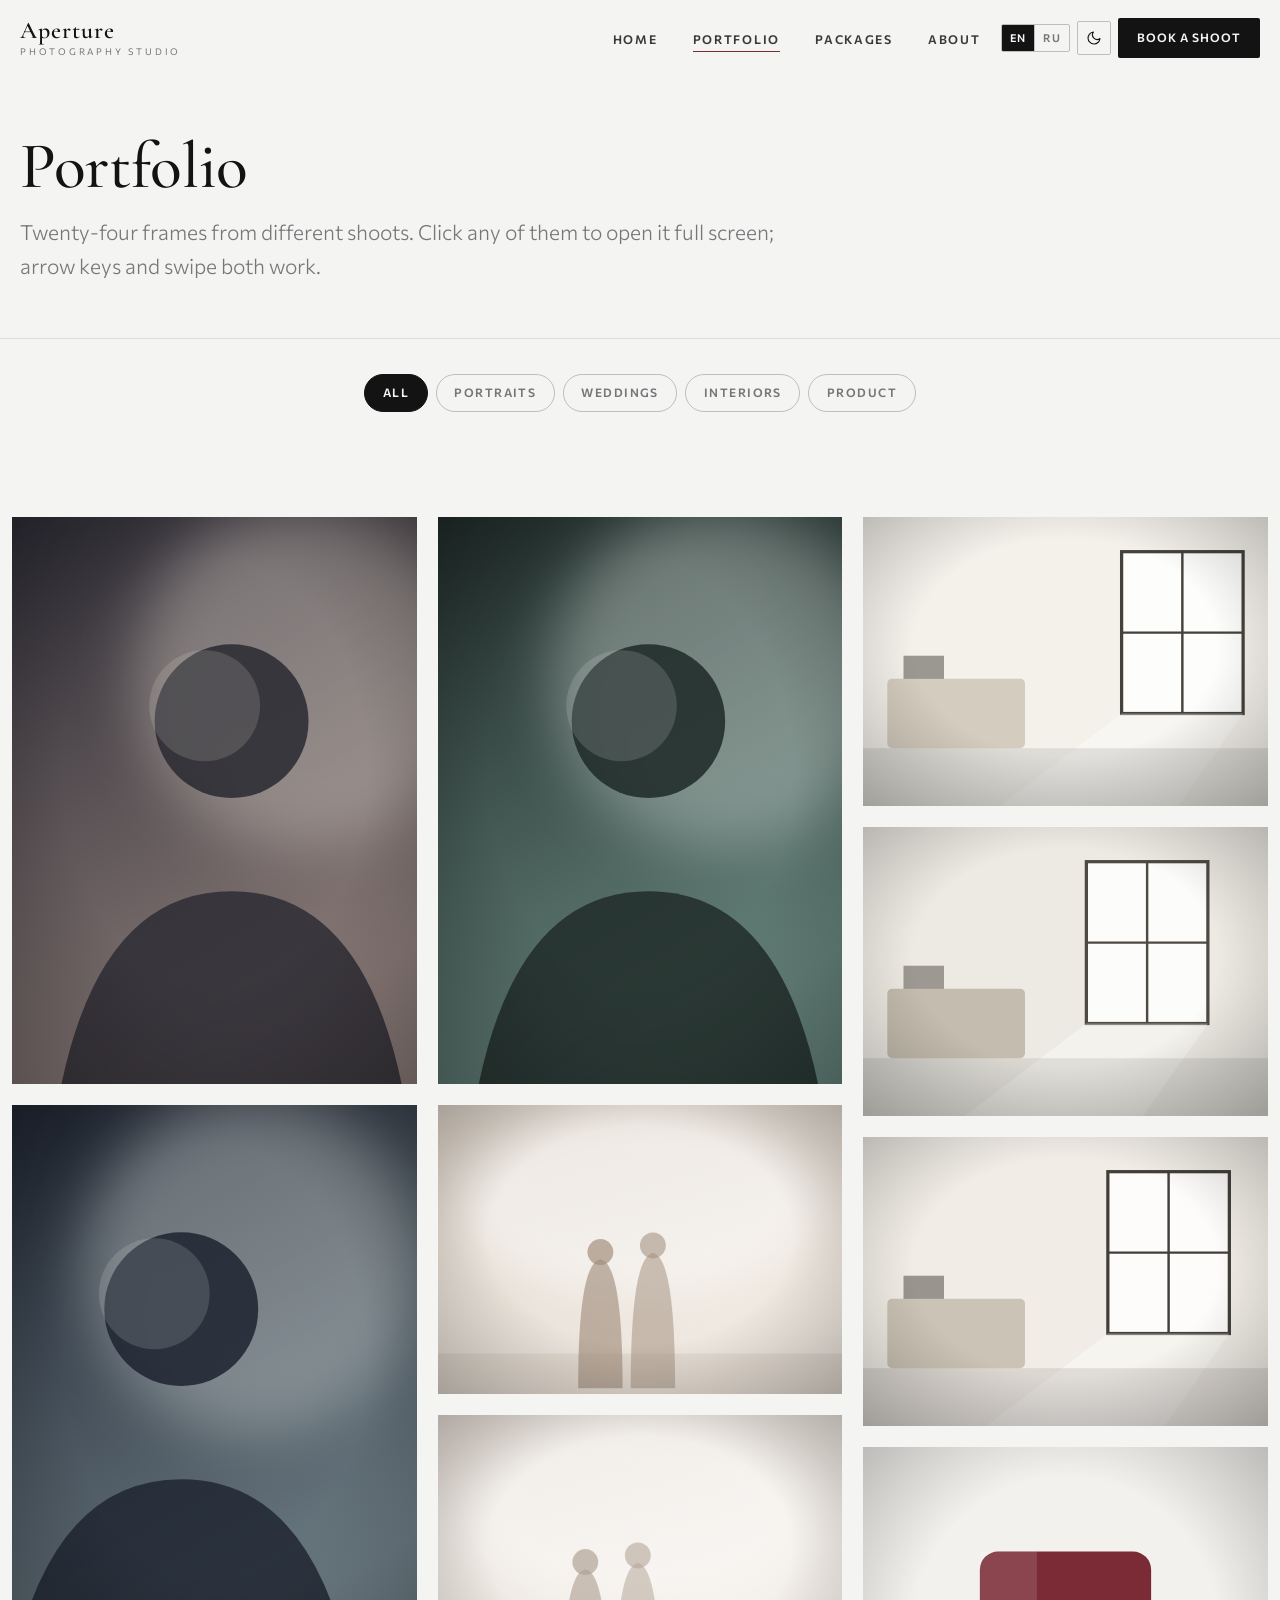
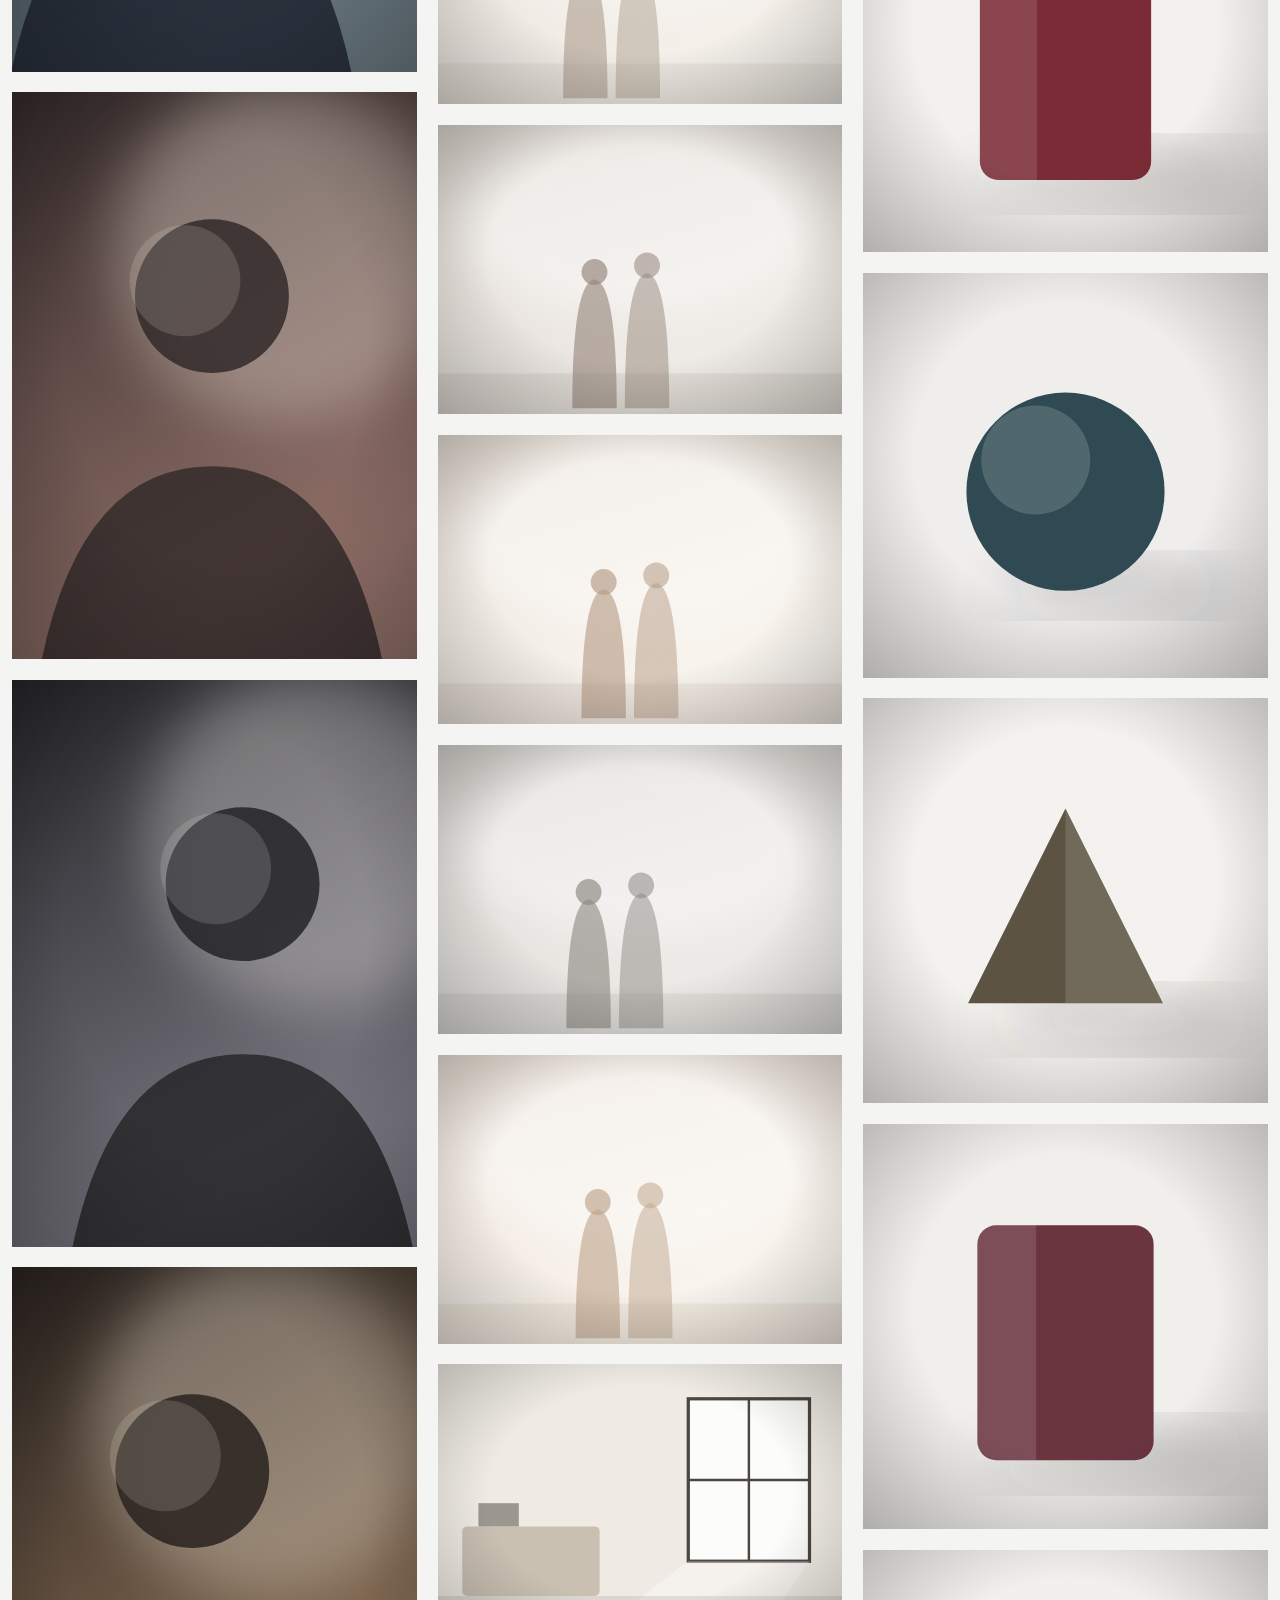
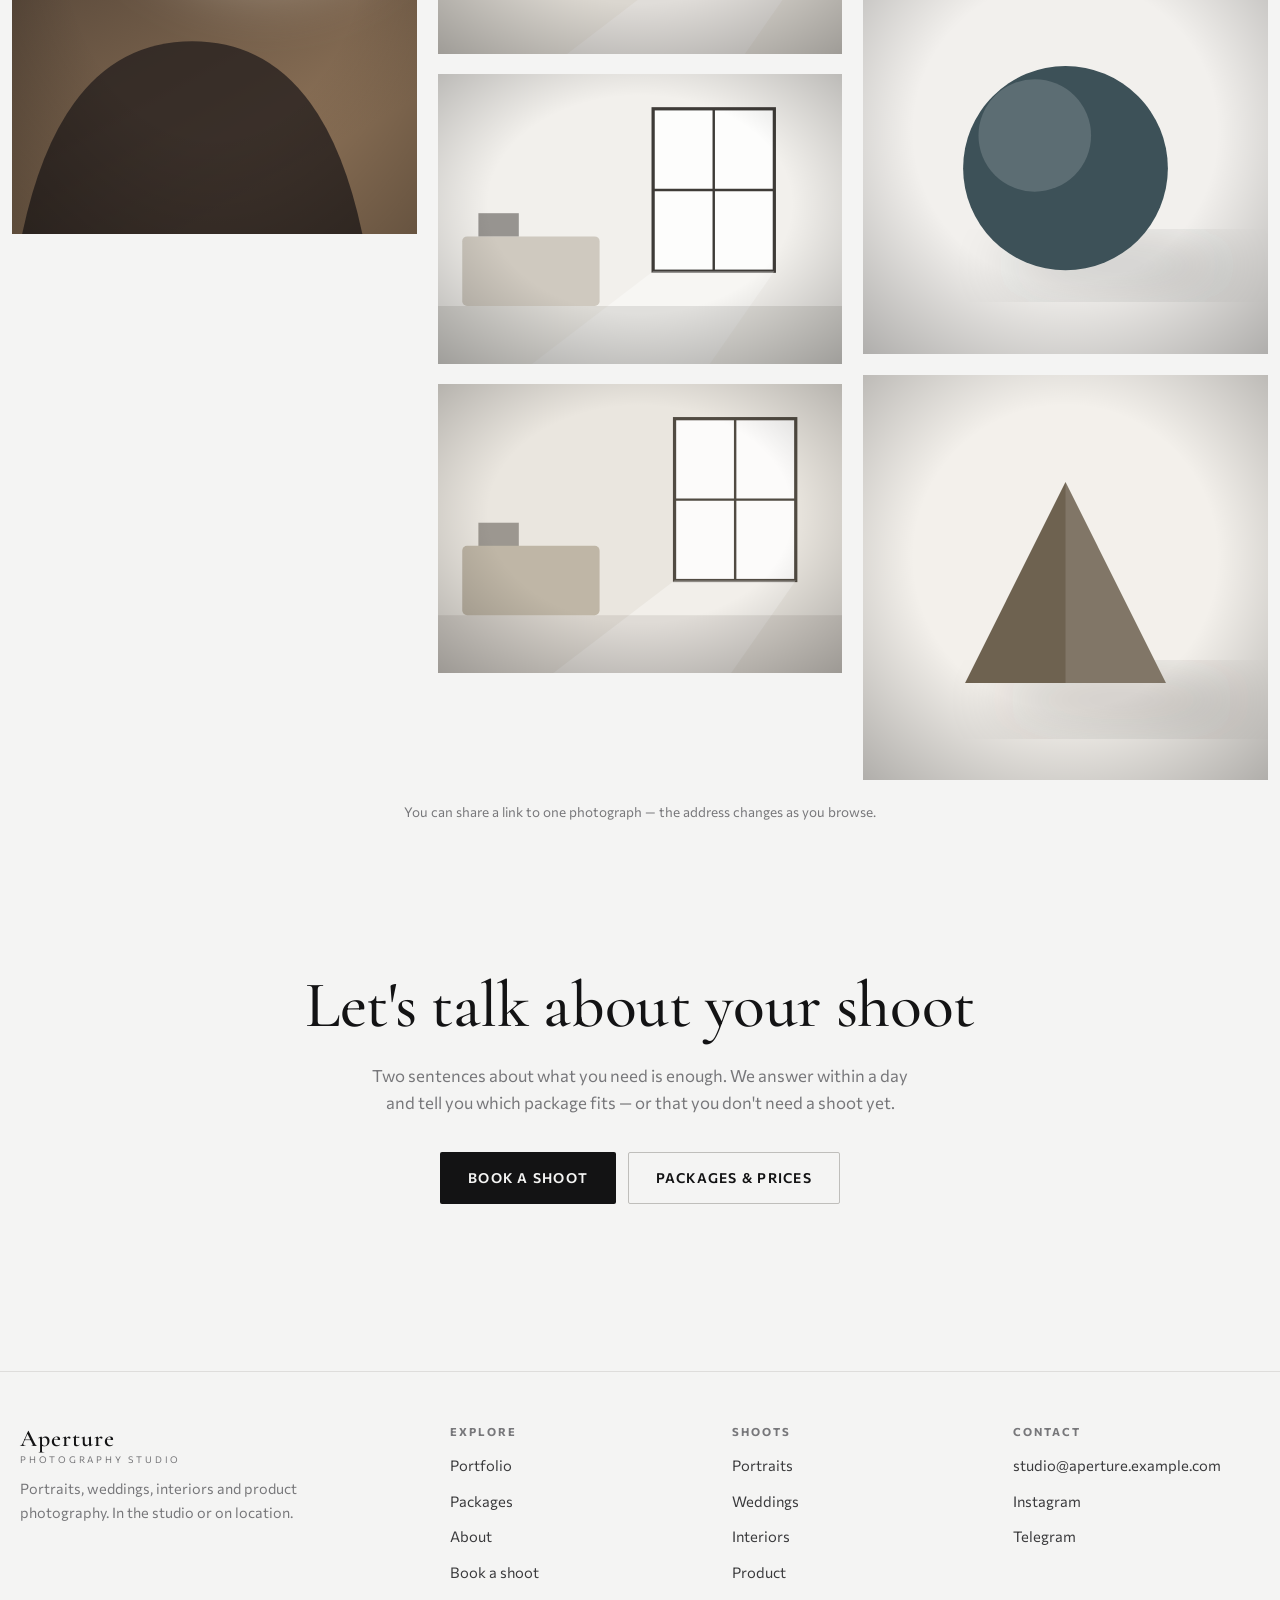
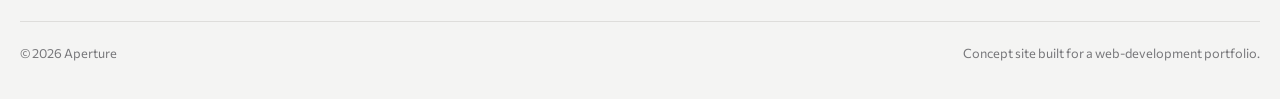
==== portfolio.html @ d3c2bd7c "Site files, README and preview" ====
<!DOCTYPE html>
<html lang="en">
<head>
<meta charset="utf-8">
<meta name="viewport" content="width=device-width, initial-scale=1">
<title data-i18n="pf.metaTitle">Portfolio — Aperture</title>
<meta name="description" data-i18n-attr="content:pf.metaDesc" content="Photography portfolio: portraits, weddings, interiors and product work, with a full-screen viewer and keyboard navigation.">
<meta name="theme-color" content="#F4F4F3" media="(prefers-color-scheme: light)">
<meta name="theme-color" content="#131314" media="(prefers-color-scheme: dark)">
<meta property="og:type" content="website">
<meta property="og:title" content="Portfolio — Aperture">
<meta property="og:description" content="Photography portfolio: portraits, weddings, interiors and product work, with a full-screen viewer and keyboard navigation.">
<link rel="canonical" href="https://dmitrii-mazurkevich.github.io/photo-studio-website/portfolio.html">
<link rel="alternate" hreflang="en" href="https://dmitrii-mazurkevich.github.io/photo-studio-website/portfolio.html?lang=en">
<link rel="alternate" hreflang="ru" href="https://dmitrii-mazurkevich.github.io/photo-studio-website/portfolio.html?lang=ru">
<link rel="icon" href="data:image/svg+xml,%3Csvg xmlns='http://www.w3.org/2000/svg' viewBox='0 0 100 100'%3E%3Crect width='100' height='100' fill='%23131314'/%3E%3Ccircle cx='50' cy='50' r='27' fill='none' stroke='%23F4F4F3' stroke-width='6'/%3E%3Ccircle cx='50' cy='50' r='9' fill='%237A2B36'/%3E%3C/svg%3E">
<link rel="preconnect" href="https://fonts.googleapis.com">
<link rel="preconnect" href="https://fonts.gstatic.com" crossorigin>
<link rel="stylesheet" href="https://fonts.googleapis.com/css2?family=Cormorant+Garamond:ital,wght@0,400;0,500;0,600;1,400&family=Commissioner:wght@300;400;600;700&display=swap">
<link rel="stylesheet" href="assets/css/main.css">
<script>
(function () {
  var d = document.documentElement, langs = ['en', 'ru'], lang = null;
  var p = location.search.match(/[?&]lang=([a-z]{2})/i);
  if (p && langs.indexOf(p[1].toLowerCase()) > -1) lang = p[1].toLowerCase();
  if (!lang) { try { var s = localStorage.getItem('ap-lang'); if (langs.indexOf(s) > -1) lang = s; } catch (e) {} }
  if (!lang) { lang = /^ru/i.test(navigator.language || '') ? 'ru' : 'en'; }
  d.setAttribute('data-lang', lang);
  if (lang !== 'en') { d.className += ' i18n-pending'; setTimeout(function () { d.classList.remove('i18n-pending'); }, 1200); }
  try { var t = localStorage.getItem('ap-theme'); if (t) d.setAttribute('data-theme', t); } catch (e) {}
})();
</script>
</head>

<body>
<a class="skip-link" href="#main" data-i18n="nav.skip">Skip to content</a>

<header class="site-header">
  <div class="container">
    <nav class="nav" aria-label="Main">
      <a class="logo" href="index.html">
        <span class="logo__name">Aperture</span>
        <span class="logo__sub" data-i18n="logo.sub">Photography studio</span>
      </a>

      <ul class="nav__list">
        <li><a href="index.html" data-i18n="nav.home">Home</a></li>
        <li><a href="portfolio.html" aria-current="page" data-i18n="nav.portfolio">Portfolio</a></li>
        <li><a href="pricing.html" data-i18n="nav.pricing">Packages</a></li>
        <li><a href="index.html#about" data-i18n="nav.about">About</a></li>
      </ul>

      <div class="nav__actions">
        <div class="lang" role="group" aria-label="Language">
          <button type="button" data-lang="en" aria-pressed="true">EN</button>
          <button type="button" data-lang="ru" aria-pressed="false">RU</button>
        </div>
        <button class="icon-btn theme-toggle" type="button" data-i18n-attr="aria-label:nav.theme" aria-label="Switch colour theme">
          <svg class="icon-moon" viewBox="0 0 24 24" fill="none" stroke="currentColor" stroke-width="1.7" stroke-linecap="round" stroke-linejoin="round" aria-hidden="true"><path d="M21 12.8A9 9 0 1 1 11.2 3a7 7 0 0 0 9.8 9.8z"/></svg>
          <svg class="icon-sun" viewBox="0 0 24 24" fill="none" stroke="currentColor" stroke-width="1.7" stroke-linecap="round" stroke-linejoin="round" aria-hidden="true"><circle cx="12" cy="12" r="4"/><path d="M12 2v2M12 20v2M4.9 4.9l1.4 1.4M17.7 17.7l1.4 1.4M2 12h2M20 12h2M4.9 19.1l1.4-1.4M17.7 6.3l1.4-1.4"/></svg>
        </button>
        <button class="icon-btn nav-toggle" type="button" aria-expanded="false" aria-controls="mobile-menu" data-i18n-attr="aria-label:nav.menu" aria-label="Open menu">
          <svg viewBox="0 0 24 24" fill="none" stroke="currentColor" stroke-width="1.7" stroke-linecap="round" aria-hidden="true"><path d="M4 7h16M4 12h16M4 17h16"/></svg>
        </button>
        <a class="btn btn--sm nav__cta" href="pricing.html#enquiry" data-i18n="nav.book">Book a shoot</a>
      </div>
    </nav>
  </div>
</header>

<div class="mobile-menu" id="mobile-menu">
  <a href="index.html" data-i18n="nav.home">Home</a>
  <a href="portfolio.html" data-i18n="nav.portfolio">Portfolio</a>
  <a href="pricing.html" data-i18n="nav.pricing">Packages</a>
  <a href="index.html#about" data-i18n="nav.about">About</a>
  <a class="btn" href="pricing.html#enquiry" data-i18n="nav.book">Book a shoot</a>
</div>

<main id="main">

  <section class="page-head">
    <div class="container">
      <h1 class="page-head__title" data-i18n="pf.title">Portfolio</h1>
      <p class="page-head__lede" data-i18n="pf.lede">
        Twenty-four frames from different shoots. Click any of them to open it full screen;
        arrow keys and swipe both work.
      </p>
    </div>
  </section>

  <section class="section--tight">
    <div class="container">
      <div class="filters" role="group" aria-label="Filter by category">
        <button type="button" data-filter="all" aria-pressed="true" data-i18n="pf.all">All</button>
        <button type="button" data-filter="portraits" aria-pressed="false" data-i18n="pf.portraits">Portraits</button>
        <button type="button" data-filter="weddings" aria-pressed="false" data-i18n="pf.weddings">Weddings</button>
        <button type="button" data-filter="interiors" aria-pressed="false" data-i18n="pf.interiors">Interiors</button>
        <button type="button" data-filter="product" aria-pressed="false" data-i18n="pf.product">Product</button>
      </div>
    </div>
  </section>

  <section class="section--tight">
    <div class="container--wide">
      <div class="gallery">
        <button class="shot" type="button"
          data-id="portrait-01" data-category="portraits"
          data-full="assets/img/gallery/portrait-01.svg" data-w="1000" data-h="1400"
          data-title="Studio portrait" data-meta="85mm · f/1.4 · studio strobe"
          data-i18n-attr="data-title:cap.portrait-01t|data-meta:cap.portrait-01m">
          <img src="assets/img/gallery/portrait-01.svg" width="1000" height="1400"
               fetchpriority="high" decoding="async"
               alt="Studio portrait" data-i18n-attr="alt:cap.portrait-01t">
          <span class="shot__cap"><b data-i18n="cap.portrait-01t">Studio portrait</b></span>
        </button>
        <button class="shot" type="button"
          data-id="portrait-02" data-category="portraits"
          data-full="assets/img/gallery/portrait-02.svg" data-w="1000" data-h="1400"
          data-title="Available light" data-meta="50mm · f/2 · window only"
          data-i18n-attr="data-title:cap.portrait-02t|data-meta:cap.portrait-02m">
          <img src="assets/img/gallery/portrait-02.svg" width="1000" height="1400"
               fetchpriority="high" decoding="async"
               alt="Available light" data-i18n-attr="alt:cap.portrait-02t">
          <span class="shot__cap"><b data-i18n="cap.portrait-02t">Available light</b></span>
        </button>
        <button class="shot" type="button"
          data-id="portrait-03" data-category="portraits"
          data-full="assets/img/gallery/portrait-03.svg" data-w="1000" data-h="1400"
          data-title="Editorial headshot" data-meta="85mm · f/2.8 · two lights"
          data-i18n-attr="data-title:cap.portrait-03t|data-meta:cap.portrait-03m">
          <img src="assets/img/gallery/portrait-03.svg" width="1000" height="1400"
               loading="lazy" decoding="async"
               alt="Editorial headshot" data-i18n-attr="alt:cap.portrait-03t">
          <span class="shot__cap"><b data-i18n="cap.portrait-03t">Editorial headshot</b></span>
        </button>
        <button class="shot" type="button"
          data-id="portrait-04" data-category="portraits"
          data-full="assets/img/gallery/portrait-04.svg" data-w="1000" data-h="1400"
          data-title="Window light" data-meta="35mm · f/1.8 · no flash"
          data-i18n-attr="data-title:cap.portrait-04t|data-meta:cap.portrait-04m">
          <img src="assets/img/gallery/portrait-04.svg" width="1000" height="1400"
               loading="lazy" decoding="async"
               alt="Window light" data-i18n-attr="alt:cap.portrait-04t">
          <span class="shot__cap"><b data-i18n="cap.portrait-04t">Window light</b></span>
        </button>
        <button class="shot" type="button"
          data-id="portrait-05" data-category="portraits"
          data-full="assets/img/gallery/portrait-05.svg" data-w="1000" data-h="1400"
          data-title="Character study" data-meta="105mm · f/2.5 · single source"
          data-i18n-attr="data-title:cap.portrait-05t|data-meta:cap.portrait-05m">
          <img src="assets/img/gallery/portrait-05.svg" width="1000" height="1400"
               loading="lazy" decoding="async"
               alt="Character study" data-i18n-attr="alt:cap.portrait-05t">
          <span class="shot__cap"><b data-i18n="cap.portrait-05t">Character study</b></span>
        </button>
        <button class="shot" type="button"
          data-id="portrait-06" data-category="portraits"
          data-full="assets/img/gallery/portrait-06.svg" data-w="1000" data-h="1400"
          data-title="Business portrait" data-meta="85mm · f/4 · for a company site"
          data-i18n-attr="data-title:cap.portrait-06t|data-meta:cap.portrait-06m">
          <img src="assets/img/gallery/portrait-06.svg" width="1000" height="1400"
               loading="lazy" decoding="async"
               alt="Business portrait" data-i18n-attr="alt:cap.portrait-06t">
          <span class="shot__cap"><b data-i18n="cap.portrait-06t">Business portrait</b></span>
        </button>
        <button class="shot" type="button"
          data-id="wedding-01" data-category="weddings"
          data-full="assets/img/gallery/wedding-01.svg" data-w="1400" data-h="1000"
          data-title="First look" data-meta="35mm · f/1.8 · morning"
          data-i18n-attr="data-title:cap.wedding-01t|data-meta:cap.wedding-01m">
          <img src="assets/img/gallery/wedding-01.svg" width="1400" height="1000"
               loading="lazy" decoding="async"
               alt="First look" data-i18n-attr="alt:cap.wedding-01t">
          <span class="shot__cap"><b data-i18n="cap.wedding-01t">First look</b></span>
        </button>
        <button class="shot" type="button"
          data-id="wedding-02" data-category="weddings"
          data-full="assets/img/gallery/wedding-02.svg" data-w="1400" data-h="1000"
          data-title="Ceremony" data-meta="70–200mm · available light"
          data-i18n-attr="data-title:cap.wedding-02t|data-meta:cap.wedding-02m">
          <img src="assets/img/gallery/wedding-02.svg" width="1400" height="1000"
               loading="lazy" decoding="async"
               alt="Ceremony" data-i18n-attr="alt:cap.wedding-02t">
          <span class="shot__cap"><b data-i18n="cap.wedding-02t">Ceremony</b></span>
        </button>
        <button class="shot" type="button"
          data-id="wedding-03" data-category="weddings"
          data-full="assets/img/gallery/wedding-03.svg" data-w="1400" data-h="1000"
          data-title="Golden hour" data-meta="85mm · f/1.6 · sunset"
          data-i18n-attr="data-title:cap.wedding-03t|data-meta:cap.wedding-03m">
          <img src="assets/img/gallery/wedding-03.svg" width="1400" height="1000"
               loading="lazy" decoding="async"
               alt="Golden hour" data-i18n-attr="alt:cap.wedding-03t">
          <span class="shot__cap"><b data-i18n="cap.wedding-03t">Golden hour</b></span>
        </button>
        <button class="shot" type="button"
          data-id="wedding-04" data-category="weddings"
          data-full="assets/img/gallery/wedding-04.svg" data-w="1400" data-h="1000"
          data-title="The details" data-meta="100mm macro · f/4"
          data-i18n-attr="data-title:cap.wedding-04t|data-meta:cap.wedding-04m">
          <img src="assets/img/gallery/wedding-04.svg" width="1400" height="1000"
               loading="lazy" decoding="async"
               alt="The details" data-i18n-attr="alt:cap.wedding-04t">
          <span class="shot__cap"><b data-i18n="cap.wedding-04t">The details</b></span>
        </button>
        <button class="shot" type="button"
          data-id="wedding-05" data-category="weddings"
          data-full="assets/img/gallery/wedding-05.svg" data-w="1400" data-h="1000"
          data-title="Reception" data-meta="24mm · f/2.8 · on-camera light"
          data-i18n-attr="data-title:cap.wedding-05t|data-meta:cap.wedding-05m">
          <img src="assets/img/gallery/wedding-05.svg" width="1400" height="1000"
               loading="lazy" decoding="async"
               alt="Reception" data-i18n-attr="alt:cap.wedding-05t">
          <span class="shot__cap"><b data-i18n="cap.wedding-05t">Reception</b></span>
        </button>
        <button class="shot" type="button"
          data-id="wedding-06" data-category="weddings"
          data-full="assets/img/gallery/wedding-06.svg" data-w="1400" data-h="1000"
          data-title="Quiet moment" data-meta="50mm · f/1.4 · available light"
          data-i18n-attr="data-title:cap.wedding-06t|data-meta:cap.wedding-06m">
          <img src="assets/img/gallery/wedding-06.svg" width="1400" height="1000"
               loading="lazy" decoding="async"
               alt="Quiet moment" data-i18n-attr="alt:cap.wedding-06t">
          <span class="shot__cap"><b data-i18n="cap.wedding-06t">Quiet moment</b></span>
        </button>
        <button class="shot" type="button"
          data-id="interior-01" data-category="interiors"
          data-full="assets/img/gallery/interior-01.svg" data-w="1400" data-h="1000"
          data-title="Morning room" data-meta="17mm · tripod · exposure blend"
          data-i18n-attr="data-title:cap.interior-01t|data-meta:cap.interior-01m">
          <img src="assets/img/gallery/interior-01.svg" width="1400" height="1000"
               loading="lazy" decoding="async"
               alt="Morning room" data-i18n-attr="alt:cap.interior-01t">
          <span class="shot__cap"><b data-i18n="cap.interior-01t">Morning room</b></span>
        </button>
        <button class="shot" type="button"
          data-id="interior-02" data-category="interiors"
          data-full="assets/img/gallery/interior-02.svg" data-w="1400" data-h="1000"
          data-title="Restaurant floor" data-meta="24mm · f/8 · mixed light"
          data-i18n-attr="data-title:cap.interior-02t|data-meta:cap.interior-02m">
          <img src="assets/img/gallery/interior-02.svg" width="1400" height="1000"
               loading="lazy" decoding="async"
               alt="Restaurant floor" data-i18n-attr="alt:cap.interior-02t">
          <span class="shot__cap"><b data-i18n="cap.interior-02t">Restaurant floor</b></span>
        </button>
        <button class="shot" type="button"
          data-id="interior-03" data-category="interiors"
          data-full="assets/img/gallery/interior-03.svg" data-w="1400" data-h="1000"
          data-title="Hotel suite" data-meta="20mm · f/9 · tripod"
          data-i18n-attr="data-title:cap.interior-03t|data-meta:cap.interior-03m">
          <img src="assets/img/gallery/interior-03.svg" width="1400" height="1000"
               loading="lazy" decoding="async"
               alt="Hotel suite" data-i18n-attr="alt:cap.interior-03t">
          <span class="shot__cap"><b data-i18n="cap.interior-03t">Hotel suite</b></span>
        </button>
        <button class="shot" type="button"
          data-id="interior-04" data-category="interiors"
          data-full="assets/img/gallery/interior-04.svg" data-w="1400" data-h="1000"
          data-title="Studio space" data-meta="17mm · f/8"
          data-i18n-attr="data-title:cap.interior-04t|data-meta:cap.interior-04m">
          <img src="assets/img/gallery/interior-04.svg" width="1400" height="1000"
               loading="lazy" decoding="async"
               alt="Studio space" data-i18n-attr="alt:cap.interior-04t">
          <span class="shot__cap"><b data-i18n="cap.interior-04t">Studio space</b></span>
        </button>
        <button class="shot" type="button"
          data-id="interior-05" data-category="interiors"
          data-full="assets/img/gallery/interior-05.svg" data-w="1400" data-h="1000"
          data-title="Retail interior" data-meta="24mm · f/7.1 · evening"
          data-i18n-attr="data-title:cap.interior-05t|data-meta:cap.interior-05m">
          <img src="assets/img/gallery/interior-05.svg" width="1400" height="1000"
               loading="lazy" decoding="async"
               alt="Retail interior" data-i18n-attr="alt:cap.interior-05t">
          <span class="shot__cap"><b data-i18n="cap.interior-05t">Retail interior</b></span>
        </button>
        <button class="shot" type="button"
          data-id="interior-06" data-category="interiors"
          data-full="assets/img/gallery/interior-06.svg" data-w="1400" data-h="1000"
          data-title="Reading corner" data-meta="35mm · f/4 · daylight"
          data-i18n-attr="data-title:cap.interior-06t|data-meta:cap.interior-06m">
          <img src="assets/img/gallery/interior-06.svg" width="1400" height="1000"
               loading="lazy" decoding="async"
               alt="Reading corner" data-i18n-attr="alt:cap.interior-06t">
          <span class="shot__cap"><b data-i18n="cap.interior-06t">Reading corner</b></span>
        </button>
        <button class="shot" type="button"
          data-id="product-01" data-category="product"
          data-full="assets/img/gallery/product-01.svg" data-w="1200" data-h="1200"
          data-title="Ceramics" data-meta="100mm macro · softbox"
          data-i18n-attr="data-title:cap.product-01t|data-meta:cap.product-01m">
          <img src="assets/img/gallery/product-01.svg" width="1200" height="1200"
               loading="lazy" decoding="async"
               alt="Ceramics" data-i18n-attr="alt:cap.product-01t">
          <span class="shot__cap"><b data-i18n="cap.product-01t">Ceramics</b></span>
        </button>
        <button class="shot" type="button"
          data-id="product-02" data-category="product"
          data-full="assets/img/gallery/product-02.svg" data-w="1200" data-h="1200"
          data-title="Glassware" data-meta="100mm · backlit"
          data-i18n-attr="data-title:cap.product-02t|data-meta:cap.product-02m">
          <img src="assets/img/gallery/product-02.svg" width="1200" height="1200"
               loading="lazy" decoding="async"
               alt="Glassware" data-i18n-attr="alt:cap.product-02t">
          <span class="shot__cap"><b data-i18n="cap.product-02t">Glassware</b></span>
        </button>
        <button class="shot" type="button"
          data-id="product-03" data-category="product"
          data-full="assets/img/gallery/product-03.svg" data-w="1200" data-h="1200"
          data-title="Packaging" data-meta="90mm · f/11 · focus stack"
          data-i18n-attr="data-title:cap.product-03t|data-meta:cap.product-03m">
          <img src="assets/img/gallery/product-03.svg" width="1200" height="1200"
               loading="lazy" decoding="async"
               alt="Packaging" data-i18n-attr="alt:cap.product-03t">
          <span class="shot__cap"><b data-i18n="cap.product-03t">Packaging</b></span>
        </button>
        <button class="shot" type="button"
          data-id="product-04" data-category="product"
          data-full="assets/img/gallery/product-04.svg" data-w="1200" data-h="1200"
          data-title="Leather goods" data-meta="100mm · side light"
          data-i18n-attr="data-title:cap.product-04t|data-meta:cap.product-04m">
          <img src="assets/img/gallery/product-04.svg" width="1200" height="1200"
               loading="lazy" decoding="async"
               alt="Leather goods" data-i18n-attr="alt:cap.product-04t">
          <span class="shot__cap"><b data-i18n="cap.product-04t">Leather goods</b></span>
        </button>
        <button class="shot" type="button"
          data-id="product-05" data-category="product"
          data-full="assets/img/gallery/product-05.svg" data-w="1200" data-h="1200"
          data-title="Small objects" data-meta="100mm macro · f/16"
          data-i18n-attr="data-title:cap.product-05t|data-meta:cap.product-05m">
          <img src="assets/img/gallery/product-05.svg" width="1200" height="1200"
               loading="lazy" decoding="async"
               alt="Small objects" data-i18n-attr="alt:cap.product-05t">
          <span class="shot__cap"><b data-i18n="cap.product-05t">Small objects</b></span>
        </button>
        <button class="shot" type="button"
          data-id="product-06" data-category="product"
          data-full="assets/img/gallery/product-06.svg" data-w="1200" data-h="1200"
          data-title="Editorial still life" data-meta="85mm · f/5.6 · hard light"
          data-i18n-attr="data-title:cap.product-06t|data-meta:cap.product-06m">
          <img src="assets/img/gallery/product-06.svg" width="1200" height="1200"
               loading="lazy" decoding="async"
               alt="Editorial still life" data-i18n-attr="alt:cap.product-06t">
          <span class="shot__cap"><b data-i18n="cap.product-06t">Editorial still life</b></span>
        </button>
      </div>
      <p class="gallery-note" data-gallery-empty hidden></p>
      <p class="gallery-note" data-i18n="pf.note">
        You can share a link to one photograph — the address changes as you browse.
      </p>
    </div>
  </section>

  <section class="section">
    <div class="container container--narrow cta-band reveal">
      <h2 data-i18n="home.ctaTitle">Let's talk about your shoot</h2>
      <p data-i18n="home.ctaLede">
        Two sentences about what you need is enough. We answer within a day and tell you which
        package fits — or that you don't need a shoot yet.
      </p>
      <div class="center-actions">
        <a class="btn" href="pricing.html#enquiry" data-i18n="nav.book">Book a shoot</a>
        <a class="btn btn--outline" href="pricing.html" data-i18n="home.cta2">Packages &amp; prices</a>
      </div>
    </div>
  </section>

</main>

<div class="lightbox" id="lightbox" role="dialog" aria-modal="true" aria-label="Photo viewer">
  <div class="lightbox__bar">
    <span data-lb-count>1 of 24</span>
    <button class="lb-btn" type="button" data-lb-close data-i18n-attr="aria-label:lb.close" aria-label="Close">
      <svg viewBox="0 0 24 24" fill="none" stroke="currentColor" stroke-width="1.8" stroke-linecap="round" aria-hidden="true"><path d="M6 6l12 12M18 6L6 18"/></svg>
    </button>
  </div>
  <figure class="lightbox__figure">
    <img data-lb-img alt="" width="1400" height="1000">
  </figure>
  <figcaption class="lightbox__caption">
    <b data-lb-title></b>
    <span data-lb-meta></span>
  </figcaption>
  <button class="lb-btn lightbox__nav lightbox__nav--prev" type="button" data-lb-prev data-i18n-attr="aria-label:lb.prev" aria-label="Previous photo">
    <svg viewBox="0 0 24 24" fill="none" stroke="currentColor" stroke-width="1.8" stroke-linecap="round" stroke-linejoin="round" aria-hidden="true"><path d="M15 5l-7 7 7 7"/></svg>
  </button>
  <button class="lb-btn lightbox__nav lightbox__nav--next" type="button" data-lb-next data-i18n-attr="aria-label:lb.next" aria-label="Next photo">
    <svg viewBox="0 0 24 24" fill="none" stroke="currentColor" stroke-width="1.8" stroke-linecap="round" stroke-linejoin="round" aria-hidden="true"><path d="M9 5l7 7-7 7"/></svg>
  </button>
</div>

<footer class="site-footer">
  <div class="container">
    <div class="footer__grid">
      <div>
        <a class="logo" href="index.html">
          <span class="logo__name">Aperture</span>
          <span class="logo__sub" data-i18n="logo.sub">Photography studio</span>
        </a>
        <p class="footer__about" data-i18n="foot.about">
          Portraits, weddings, interiors and product photography. In the studio or on location.
        </p>
      </div>
      <div>
        <h4 data-i18n="foot.explore">Explore</h4>
        <ul>
          <li><a href="portfolio.html" data-i18n="nav.portfolio">Portfolio</a></li>
          <li><a href="pricing.html" data-i18n="nav.pricing">Packages</a></li>
          <li><a href="index.html#about" data-i18n="nav.about">About</a></li>
          <li><a href="pricing.html#enquiry" data-i18n="nav.book">Book a shoot</a></li>
        </ul>
      </div>
      <div>
        <h4 data-i18n="foot.services">Shoots</h4>
        <ul>
          <li><a href="portfolio.html#portraits" data-i18n="pf.portraits">Portraits</a></li>
          <li><a href="portfolio.html#weddings" data-i18n="pf.weddings">Weddings</a></li>
          <li><a href="portfolio.html#interiors" data-i18n="pf.interiors">Interiors</a></li>
          <li><a href="portfolio.html#product" data-i18n="pf.product">Product</a></li>
        </ul>
      </div>
      <div>
        <h4 data-i18n="foot.contact">Contact</h4>
        <ul>
          <li><a href="mailto:studio@aperture.example.com">studio@aperture.example.com</a></li>
          <li><a href="#" rel="noopener">Instagram</a></li>
          <li><a href="#" rel="noopener">Telegram</a></li>
        </ul>
      </div>
    </div>
    <div class="footer__bottom">
      <span>© <span data-year>2026</span> Aperture</span>
      <span data-i18n="foot.demoNote">Concept site built for a web-development portfolio.</span>
    </div>
  </div>
</footer>

<script src="assets/js/i18n.js" defer></script>
<script src="assets/js/main.js" defer></script>
</body>
</html>
---- assets/css/main.css ----
/* ==========================================================================
   Aperture — photography studio
   Fourth design language in the portfolio: quiet, gallery-white, editorial.
   The interface gets out of the way so the pictures are the loudest thing
   on the page. No frameworks, no build step.
   ========================================================================== */

/* --------------------------------------------------------------------------
   1. Tokens
   -------------------------------------------------------------------------- */

:root {
  color-scheme: light;

  --bg:          #F4F4F3;
  --bg-alt:      #EBEAE8;
  --surface:     #FFFFFF;
  --surface-2:   #F0EFEE;
  --ink:         #131314;
  --ink-2:       #3A3A3C;
  --muted:       #77777A;
  --line:        #DEDDDB;
  --line-strong: #BFBEBB;
  --accent:      #7A2B36;
  --accent-2:    #963844;
  --accent-ink:  #FFFFFF;
  --accent-soft: #F2E7E8;
  --danger:      #9A2E24;

  --font-display: "Cormorant Garamond", Georgia, "Times New Roman", serif;
  --font-sans:    "Commissioner", -apple-system, BlinkMacSystemFont, "Segoe UI", Arial, sans-serif;

  --step--1: clamp(0.80rem, 0.77rem + 0.13vw, 0.86rem);
  --step-0:  clamp(0.97rem, 0.94rem + 0.16vw, 1.05rem);
  --step-1:  clamp(1.12rem, 1.05rem + 0.33vw, 1.30rem);
  --step-2:  clamp(1.45rem, 1.28rem + 0.85vw, 2.05rem);
  --step-3:  clamp(1.85rem, 1.50rem + 1.75vw, 3.10rem);
  --step-4:  clamp(2.30rem, 1.70rem + 3.00vw, 4.30rem);
  --step-5:  clamp(2.90rem, 1.90rem + 5.00vw, 6.20rem);

  --sp-1: 0.4rem;
  --sp-2: 0.8rem;
  --sp-3: 1.3rem;
  --sp-4: 2.2rem;
  --sp-5: 3.4rem;
  --sp-6: 5rem;
  --sp-7: 7rem;

  --r-sm: 2px;
  --r-md: 3px;
  --r-full: 999px;

  --shadow-md: 0 2px 6px rgba(19, 19, 20, .06), 0 20px 44px rgba(19, 19, 20, .10);

  --container: 1280px;
  --nav-h: 76px;
  --ease: cubic-bezier(0.22, 0.61, 0.36, 1);
}

:root[data-theme="dark"] {
  color-scheme: dark;
  --bg:          #131314;
  --bg-alt:      #191919;
  --surface:     #1C1C1D;
  --surface-2:   #222223;
  --ink:         #F2F1EF;
  --ink-2:       #C9C8C5;
  --muted:       #8D8C8A;
  --line:        #2A2A2B;
  --line-strong: #3E3E3F;
  --accent:      #D08792;
  --accent-2:    #E0A0AA;
  --accent-ink:  #1A0E11;
  --accent-soft: #2A1B1E;
  --danger:      #E09189;
  --shadow-md: 0 2px 6px rgba(0, 0, 0, .5), 0 20px 44px rgba(0, 0, 0, .5);
}

@media (prefers-color-scheme: dark) {
  :root:not([data-theme="light"]) {
    color-scheme: dark;
    --bg:          #131314;
    --bg-alt:      #191919;
    --surface:     #1C1C1D;
    --surface-2:   #222223;
    --ink:         #F2F1EF;
    --ink-2:       #C9C8C5;
    --muted:       #8D8C8A;
    --line:        #2A2A2B;
    --line-strong: #3E3E3F;
    --accent:      #D08792;
    --accent-2:    #E0A0AA;
    --accent-ink:  #1A0E11;
    --accent-soft: #2A1B1E;
    --danger:      #E09189;
    --shadow-md: 0 2px 6px rgba(0, 0, 0, .5), 0 20px 44px rgba(0, 0, 0, .5);
  }
}

/* --------------------------------------------------------------------------
   2. Base
   -------------------------------------------------------------------------- */

*, *::before, *::after { box-sizing: border-box; }

html {
  -webkit-text-size-adjust: 100%;
  scroll-behavior: smooth;
  scroll-padding-top: calc(var(--nav-h) + 1rem);
}

@media (prefers-reduced-motion: reduce) {
  html { scroll-behavior: auto; }
  *, *::before, *::after {
    animation-duration: .01ms !important;
    animation-iteration-count: 1 !important;
    transition-duration: .01ms !important;
  }
}

body {
  margin: 0;
  background: var(--bg);
  color: var(--ink);
  font-family: var(--font-sans);
  font-size: var(--step-0);
  line-height: 1.65;
  -webkit-font-smoothing: antialiased;
  overflow-x: hidden;
}

img, svg, video { max-width: 100%; height: auto; display: block; }

h1, h2, h3, h4 {
  margin: 0;
  font-family: var(--font-display);
  font-weight: 500;
  line-height: 1.08;
  letter-spacing: -0.005em;
}

p { margin: 0 0 1em; }
p:last-child { margin-bottom: 0; }
a { color: inherit; text-underline-offset: 3px; }
ul, ol { margin: 0; padding: 0; }

:focus-visible { outline: 2px solid var(--accent); outline-offset: 3px; }
::selection { background: var(--accent); color: var(--accent-ink); }

.skip-link {
  position: absolute; left: 1rem; top: -100px; z-index: 999;
  background: var(--ink); color: var(--bg);
  padding: .7rem 1.1rem; font-size: var(--step--1); font-weight: 600;
  transition: top .2s var(--ease);
}
.skip-link:focus { top: 1rem; }

.visually-hidden {
  position: absolute !important; width: 1px; height: 1px;
  padding: 0; margin: -1px; overflow: hidden;
  clip: rect(0 0 0 0); clip-path: inset(50%); white-space: nowrap;
}

/* --------------------------------------------------------------------------
   3. Layout
   -------------------------------------------------------------------------- */

.container { width: min(100% - 2.5rem, var(--container)); margin-inline: auto; }
.container--narrow { width: min(100% - 2.5rem, 780px); }
.container--wide { width: min(100% - 1.5rem, 1600px); margin-inline: auto; }

.section { padding-block: var(--sp-5); }
@media (min-width: 760px) { .section { padding-block: var(--sp-6); } }
@media (min-width: 1100px) { .section { padding-block: var(--sp-7); } }
.section--tight { padding-block: var(--sp-4); }
.section--alt { background: var(--bg-alt); }

.section-head { max-width: 56ch; margin-bottom: var(--sp-4); }
.section-head--center { margin-inline: auto; text-align: center; }
@media (min-width: 760px) { .section-head { margin-bottom: var(--sp-5); } }

.eyebrow {
  display: block;
  font-size: .72rem; font-weight: 600;
  letter-spacing: .22em; text-transform: uppercase;
  color: var(--accent); margin-bottom: var(--sp-2);
}

.section-title { font-size: var(--step-3); text-wrap: balance; }
.section-title em, .hero__title em { font-style: italic; color: var(--accent); }
.section-lede { color: var(--muted); margin-top: var(--sp-2); font-size: var(--step-1); font-weight: 300; }

/* --------------------------------------------------------------------------
   4. Buttons
   -------------------------------------------------------------------------- */

.btn {
  --btn-bg: var(--ink);
  --btn-fg: var(--bg);
  display: inline-flex; align-items: center; justify-content: center; gap: .55rem;
  padding: .85rem 1.7rem;
  background: var(--btn-bg); color: var(--btn-fg);
  border: 1px solid transparent; border-radius: var(--r-sm);
  font: inherit; font-size: var(--step--1); font-weight: 600;
  letter-spacing: .09em; text-transform: uppercase;
  text-decoration: none; cursor: pointer; text-align: center;
  transition: background-color .18s var(--ease), color .18s var(--ease),
              border-color .18s var(--ease), opacity .18s var(--ease);
}
.btn:hover { background: var(--accent); border-color: var(--accent); color: var(--accent-ink); }
.btn[disabled] { opacity: .5; cursor: not-allowed; }

.btn--outline { --btn-bg: transparent; --btn-fg: var(--ink); border-color: var(--line-strong); }
.btn--light { --btn-bg: rgba(255,255,255,.92); --btn-fg: #131314; }
.btn--sm { padding: .55rem 1.1rem; font-size: .74rem; }
.btn--block { width: 100%; }
.btn svg { width: 15px; height: 15px; flex: none; }

.link-underline {
  display: inline-block; text-decoration: none;
  font-size: var(--step--1); font-weight: 600;
  letter-spacing: .09em; text-transform: uppercase;
  border-bottom: 1px solid var(--accent); padding-bottom: 3px;
  transition: color .18s var(--ease);
}
.link-underline:hover { color: var(--accent); }

/* --------------------------------------------------------------------------
   5. Header
   -------------------------------------------------------------------------- */

.site-header {
  position: sticky; top: 0; z-index: 90;
  background: color-mix(in srgb, var(--bg) 90%, transparent);
  backdrop-filter: saturate(160%) blur(12px);
  -webkit-backdrop-filter: saturate(160%) blur(12px);
  border-bottom: 1px solid transparent;
  transition: border-color .2s var(--ease);
}
.site-header.is-stuck { border-bottom-color: var(--line); }

.nav { height: var(--nav-h); display: flex; align-items: center; gap: var(--sp-3); }

.logo { display: inline-flex; flex-direction: column; text-decoration: none; margin-right: auto; line-height: 1; }
.logo__name {
  font-family: var(--font-display); font-weight: 600;
  font-size: 1.5rem; letter-spacing: .04em;
}
.logo__sub {
  font-size: .58rem; letter-spacing: .3em; text-transform: uppercase;
  color: var(--muted); margin-top: .25rem;
}

.nav__list { display: none; list-style: none; gap: var(--sp-4); align-items: center; }
.nav__list a {
  text-decoration: none; font-size: .76rem; font-weight: 600;
  letter-spacing: .14em; text-transform: uppercase; color: var(--ink-2);
  padding: .3rem 0; position: relative;
}
.nav__list a::after {
  content: ""; position: absolute; left: 0; right: 0; bottom: 0; height: 1px;
  background: var(--accent); transform: scaleX(0); transform-origin: left;
  transition: transform .22s var(--ease);
}
.nav__list a:hover { color: var(--ink); }
.nav__list a:hover::after, .nav__list a[aria-current="page"]::after { transform: scaleX(1); }

.nav__actions { display: flex; align-items: center; gap: .45rem; }
.nav__cta { display: none; }
@media (min-width: 960px) {
  .nav__list { display: flex; }
  .nav__cta { display: inline-flex; }
  .nav__actions .nav-toggle { display: none; }
}

.icon-btn {
  width: 34px; height: 34px; display: grid; place-items: center;
  background: transparent; border: 1px solid var(--line-strong);
  border-radius: var(--r-sm); color: var(--ink); cursor: pointer;
  transition: border-color .16s var(--ease), background-color .16s var(--ease);
}
.icon-btn:hover { border-color: var(--ink); background: var(--surface-2); }
.icon-btn svg { width: 16px; height: 16px; }

.theme-toggle .icon-sun { display: none; }
:root[data-theme="dark"] .theme-toggle .icon-sun { display: block; }
:root[data-theme="dark"] .theme-toggle .icon-moon { display: none; }
@media (prefers-color-scheme: dark) {
  :root:not([data-theme="light"]) .theme-toggle .icon-sun { display: block; }
  :root:not([data-theme="light"]) .theme-toggle .icon-moon { display: none; }
}

.lang { display: flex; border: 1px solid var(--line-strong); border-radius: var(--r-sm); overflow: hidden; }
.lang button {
  appearance: none; border: 0; background: transparent;
  font: inherit; font-size: .68rem; font-weight: 600; letter-spacing: .1em;
  color: var(--muted); cursor: pointer; padding: .35rem .5rem; line-height: 1.3;
  transition: background-color .16s var(--ease), color .16s var(--ease);
}
.lang button + button { border-left: 1px solid var(--line-strong); }
.lang button:hover { color: var(--ink); }
.lang button[aria-pressed="true"] { background: var(--ink); color: var(--bg); }

.mobile-menu {
  position: fixed; inset: var(--nav-h) 0 0; z-index: 89;
  background: var(--bg); padding: var(--sp-4) 1.25rem var(--sp-6);
  display: flex; flex-direction: column;
  opacity: 0; transform: translateY(-6px); pointer-events: none;
  transition: opacity .2s var(--ease), transform .2s var(--ease);
  overflow-y: auto;
}
.mobile-menu.is-open { opacity: 1; transform: none; pointer-events: auto; }
.mobile-menu a:not(.btn) {
  font-family: var(--font-display); font-size: var(--step-2);
  text-decoration: none; padding: .7rem 0; border-bottom: 1px solid var(--line);
}
.mobile-menu .btn { margin-top: var(--sp-4); }
@media (min-width: 960px) { .mobile-menu { display: none; } }

/* --------------------------------------------------------------------------
   6. Hero
   -------------------------------------------------------------------------- */

.hero { position: relative; }
.hero__media { position: relative; aspect-ratio: 16 / 10; background: var(--surface-2); overflow: hidden; }
@media (min-width: 900px) { .hero__media { aspect-ratio: 21 / 9; } }
.hero__media img { width: 100%; height: 100%; object-fit: cover; }
.hero__media::after {
  content: ""; position: absolute; inset: 0;
  background: linear-gradient(180deg, rgba(0,0,0,.28) 0%, rgba(0,0,0,.12) 45%, rgba(0,0,0,.55) 100%);
}
.hero__inner {
  position: absolute; inset: auto 0 0 0; z-index: 2;
  padding-block: var(--sp-4) var(--sp-5);
  color: #fff;
}
.hero__title {
  font-size: var(--step-5); line-height: 1; letter-spacing: -0.01em;
  margin-bottom: var(--sp-3); max-width: 16ch; text-wrap: balance;
}
.hero__title em { color: #fff; opacity: .85; }
.hero__lede { font-size: var(--step-1); font-weight: 300; max-width: 46ch; margin-bottom: var(--sp-3); color: rgba(255,255,255,.9); }
.hero__actions { display: flex; flex-wrap: wrap; gap: .7rem; }
.hero .eyebrow { color: rgba(255,255,255,.8); }

.hero__meta {
  display: flex; flex-wrap: wrap; gap: var(--sp-2) var(--sp-4);
  padding-block: var(--sp-3);
  border-bottom: 1px solid var(--line);
  font-size: .78rem; letter-spacing: .12em; text-transform: uppercase; color: var(--muted);
}

/* --------------------------------------------------------------------------
   7. Gallery
   -------------------------------------------------------------------------- */

.filters { display: flex; flex-wrap: wrap; gap: .5rem; justify-content: center; margin-bottom: var(--sp-4); }
.filters button {
  appearance: none; background: transparent;
  border: 1px solid var(--line-strong); border-radius: var(--r-full);
  font: inherit; font-size: .74rem; font-weight: 600;
  letter-spacing: .12em; text-transform: uppercase;
  color: var(--muted); padding: .5rem 1.1rem; cursor: pointer;
  transition: border-color .16s var(--ease), color .16s var(--ease), background-color .16s var(--ease);
}
.filters button:hover { color: var(--ink); border-color: var(--ink); }
.filters button[aria-pressed="true"] { background: var(--ink); border-color: var(--ink); color: var(--bg); }

.gallery { columns: 1; column-gap: var(--sp-3); }
@media (min-width: 620px) { .gallery { columns: 2; } }
@media (min-width: 1000px) { .gallery { columns: 3; } }
@media (min-width: 1400px) { .gallery { columns: 4; } }

.shot {
  break-inside: avoid; margin: 0 0 var(--sp-3);
  position: relative; display: block; width: 100%;
  padding: 0; border: 0; background: none; cursor: zoom-in;
  overflow: hidden;
}
.shot img {
  width: 100%; height: auto; display: block;
  background: var(--surface-2);
  transition: transform .5s var(--ease), opacity .4s var(--ease);
}
.shot:hover img { transform: scale(1.03); }
.shot::after {
  content: ""; position: absolute; inset: 0;
  background: rgba(19,19,20,.18); opacity: 0;
  transition: opacity .25s var(--ease);
}
.shot:hover::after, .shot:focus-visible::after { opacity: 1; }
.shot__cap {
  position: absolute; left: 0; right: 0; bottom: 0; z-index: 2;
  padding: .9rem 1rem; color: #fff; text-align: left;
  background: linear-gradient(transparent, rgba(0,0,0,.6));
  opacity: 0; transform: translateY(6px);
  transition: opacity .25s var(--ease), transform .25s var(--ease);
  font-size: .82rem; letter-spacing: .04em;
}
.shot:hover .shot__cap, .shot:focus-visible .shot__cap { opacity: 1; transform: none; }
.shot[hidden] { display: none; }

.gallery-note { text-align: center; color: var(--muted); font-size: .84rem; margin-top: var(--sp-3); }

/* --------------------------------------------------------------------------
   8. Lightbox
   -------------------------------------------------------------------------- */

.lightbox {
  position: fixed; inset: 0; z-index: 200;
  background: rgba(10, 10, 11, .96);
  display: none;
  grid-template-rows: auto 1fr auto;
  padding: 0;
}
.lightbox.is-open { display: grid; }

.lightbox__bar {
  display: flex; align-items: center; justify-content: space-between; gap: var(--sp-2);
  padding: .9rem 1.1rem; color: rgba(255,255,255,.8);
  font-size: .78rem; letter-spacing: .12em; text-transform: uppercase;
}
.lightbox__figure {
  margin: 0; display: grid; place-items: center;
  padding: 0 1rem; min-height: 0;
}
.lightbox__figure img {
  max-width: 100%; max-height: 100%;
  object-fit: contain;
}
.lightbox__caption {
  padding: 1rem 1.1rem calc(1rem + env(safe-area-inset-bottom));
  color: rgba(255,255,255,.75); font-size: .88rem; text-align: center;
}
.lightbox__caption b { display: block; color: #fff; font-weight: 600; margin-bottom: .15rem; }

.lb-btn {
  appearance: none; background: rgba(255,255,255,.08);
  border: 1px solid rgba(255,255,255,.2); color: #fff;
  width: 44px; height: 44px; display: grid; place-items: center;
  cursor: pointer; border-radius: var(--r-sm);
  transition: background-color .16s var(--ease);
}
.lb-btn:hover { background: rgba(255,255,255,.2); }
.lb-btn svg { width: 20px; height: 20px; }
.lb-btn[disabled] { opacity: .3; cursor: not-allowed; }

.lightbox__nav {
  position: absolute; top: 50%; transform: translateY(-50%); z-index: 3;
}
.lightbox__nav--prev { left: .75rem; }
.lightbox__nav--next { right: .75rem; }
@media (min-width: 700px) {
  .lightbox__nav--prev { left: 1.5rem; }
  .lightbox__nav--next { right: 1.5rem; }
}

/* --------------------------------------------------------------------------
   9. Before / after
   -------------------------------------------------------------------------- */

.ba { position: relative; overflow: hidden; background: var(--surface-2); }
.ba img { width: 100%; display: block; }
.ba__after { position: absolute; inset: 0; overflow: hidden; width: 50%; }
.ba__after img { position: absolute; inset: 0; width: auto; height: 100%; max-width: none; }
.ba__handle {
  position: absolute; top: 0; bottom: 0; width: 2px; background: #fff;
  left: 50%; transform: translateX(-1px); pointer-events: none; z-index: 3;
  box-shadow: 0 0 0 1px rgba(0,0,0,.2);
}
.ba__handle::after {
  content: ""; position: absolute; top: 50%; left: 50%;
  width: 42px; height: 42px; margin: -21px 0 0 -21px;
  border-radius: 50%; background: #fff;
  box-shadow: 0 2px 12px rgba(0,0,0,.3);
}
.ba__handle::before {
  content: ""; position: absolute; top: 50%; left: 50%;
  width: 16px; height: 10px; margin: -5px 0 0 -8px; z-index: 1;
  background:
    linear-gradient(to right, #131314 3px, transparent 3px) 0 0/8px 10px no-repeat,
    linear-gradient(to left, #131314 3px, transparent 3px) 100% 0/8px 10px no-repeat;
}
.ba input[type="range"] {
  position: absolute; inset: 0; z-index: 4;
  width: 100%; height: 100%; margin: 0; opacity: 0; cursor: ew-resize;
}
.ba input[type="range"]:focus-visible { opacity: .001; outline: 3px solid var(--accent); outline-offset: -3px; }
.ba__labels {
  position: absolute; inset: auto 0 0 0; z-index: 2;
  display: flex; justify-content: space-between;
  padding: .8rem 1rem; pointer-events: none;
}
.ba__labels span {
  background: rgba(0,0,0,.55); color: #fff;
  font-size: .7rem; letter-spacing: .14em; text-transform: uppercase;
  padding: .25rem .6rem;
}

/* --------------------------------------------------------------------------
   10. Content blocks
   -------------------------------------------------------------------------- */

.split { display: grid; gap: var(--sp-4); align-items: center; }
@media (min-width: 900px) { .split { grid-template-columns: repeat(2, minmax(0, 1fr)); gap: var(--sp-5); } }
.split--wide-left { grid-template-columns: minmax(0, 1.25fr) minmax(0, 1fr); }

.grid { display: grid; gap: var(--sp-3); }
@media (min-width: 640px) { .grid--2, .grid--3 { grid-template-columns: repeat(2, 1fr); } }
@media (min-width: 1000px) { .grid--3 { grid-template-columns: repeat(3, 1fr); } }

.pack {
  background: var(--surface); border: 1px solid var(--line);
  padding: var(--sp-4) var(--sp-3);
  display: flex; flex-direction: column;
}
.pack--featured { border-color: var(--accent); }
.pack__name { font-size: var(--step-2); margin-bottom: .3rem; }
.pack__for { color: var(--muted); font-size: .88rem; margin-bottom: var(--sp-3); }
.pack__price {
  font-family: var(--font-display); font-size: var(--step-3);
  line-height: 1; margin-bottom: var(--sp-3);
}
.pack__price small { font-family: var(--font-sans); font-size: .8rem; color: var(--muted); letter-spacing: .06em; }
.pack__list { list-style: none; display: grid; gap: .6rem; margin-bottom: var(--sp-3); }
.pack__list li { display: flex; gap: .6rem; align-items: flex-start; font-size: .92rem; color: var(--ink-2); }
.pack__list svg { width: 15px; height: 15px; color: var(--accent); flex: none; margin-top: 5px; }
.pack .btn { margin-top: auto; }

.steps { counter-reset: st; display: grid; gap: var(--sp-4); }
@media (min-width: 760px) { .steps { grid-template-columns: repeat(2, 1fr); } }
@media (min-width: 1080px) { .steps { grid-template-columns: repeat(4, 1fr); } }
.step { counter-increment: st; }
.step::before {
  content: "0" counter(st);
  display: block; font-family: var(--font-display); font-size: 2.4rem;
  line-height: 1; color: var(--accent); margin-bottom: var(--sp-2);
}
.step h3 { font-size: var(--step-1); margin-bottom: .4rem; font-family: var(--font-sans); font-weight: 600; letter-spacing: -0.01em; }
.step p { color: var(--muted); font-size: .92rem; }

.quote-block { max-width: 46ch; }
.quote-block p {
  font-family: var(--font-display); font-size: var(--step-2);
  line-height: 1.3; font-style: italic; margin-bottom: var(--sp-3);
}
.quote-block cite { font-style: normal; font-size: .86rem; color: var(--muted); letter-spacing: .06em; }

.stat-row { display: grid; gap: var(--sp-3); }
@media (min-width: 700px) { .stat-row { grid-template-columns: repeat(3, 1fr); } }
.stat__value { font-family: var(--font-display); font-size: var(--step-3); line-height: 1; }
.stat__label { color: var(--muted); font-size: .88rem; margin-top: .3rem; }

/* --------------------------------------------------------------------------
   11. FAQ
   -------------------------------------------------------------------------- */

.faq { display: grid; }
.faq__item { border-top: 1px solid var(--line); }
.faq__item:last-child { border-bottom: 1px solid var(--line); }
.faq__q {
  width: 100%; display: flex; align-items: center; justify-content: space-between; gap: var(--sp-3);
  padding: var(--sp-3) 0; background: none; border: 0;
  font: inherit; font-family: var(--font-display); font-size: var(--step-2);
  color: var(--ink); text-align: left; cursor: pointer;
}
.faq__icon {
  flex: none; width: 26px; height: 26px; border: 1px solid var(--line-strong);
  display: grid; place-items: center; border-radius: 50%;
  transition: transform .25s var(--ease), background-color .25s var(--ease), color .25s var(--ease), border-color .25s var(--ease);
}
.faq__icon svg { width: 12px; height: 12px; }
.faq__q[aria-expanded="true"] .faq__icon {
  transform: rotate(45deg); background: var(--accent); color: var(--accent-ink); border-color: var(--accent);
}
.faq__a { display: grid; grid-template-rows: 0fr; transition: grid-template-rows .3s var(--ease); }
.faq__a > div { overflow: hidden; }
.faq__a.is-open { grid-template-rows: 1fr; }
.faq__a p { color: var(--muted); padding-bottom: var(--sp-3); max-width: 68ch; }

/* --------------------------------------------------------------------------
   12. Forms
   -------------------------------------------------------------------------- */

.form { display: grid; gap: var(--sp-3); }
.field { display: grid; gap: .4rem; }
.field label, .field legend {
  font-size: .74rem; font-weight: 600; letter-spacing: .12em; text-transform: uppercase;
}
.field .hint { font-weight: 400; letter-spacing: 0; text-transform: none; color: var(--muted); font-size: .8rem; }
.field input, .field textarea, .field select {
  font: inherit; font-size: 1rem; color: var(--ink);
  background: var(--surface); border: 1px solid var(--line-strong);
  border-radius: var(--r-sm); padding: .8rem .95rem; width: 100%;
  transition: border-color .16s var(--ease), box-shadow .16s var(--ease);
}
.field textarea { min-height: 120px; resize: vertical; }
.field input:focus, .field textarea:focus, .field select:focus {
  outline: none; border-color: var(--accent);
  box-shadow: 0 0 0 3px color-mix(in srgb, var(--accent) 15%, transparent);
}
.field .error { font-size: .82rem; color: var(--danger); letter-spacing: 0; text-transform: none; font-weight: 400; }
.field.has-error input, .field.has-error textarea, .field.has-error select { border-color: var(--danger); }

.form-success {
  display: none; gap: var(--sp-2); align-items: flex-start;
  border: 1px solid var(--accent); background: var(--accent-soft);
  padding: var(--sp-3); margin-bottom: var(--sp-3);
}
.form-success.is-visible { display: flex; }
.form-success svg { width: 20px; height: 20px; color: var(--accent); flex: none; margin-top: 3px; }

/* --------------------------------------------------------------------------
   13. Footer + misc
   -------------------------------------------------------------------------- */

.cta-band { text-align: center; }
.cta-band h2 { font-size: var(--step-4); margin-bottom: var(--sp-3); text-wrap: balance; }
.cta-band p { color: var(--muted); max-width: 50ch; margin-inline: auto; margin-bottom: var(--sp-4); }
.center-actions { display: flex; flex-wrap: wrap; gap: .7rem; justify-content: center; }

.site-footer { border-top: 1px solid var(--line); padding-block: var(--sp-5) var(--sp-4); margin-top: var(--sp-5); }
.footer__grid { display: grid; gap: var(--sp-4); }
@media (min-width: 620px) { .footer__grid { grid-template-columns: repeat(2, minmax(0, 1fr)); } }
@media (min-width: 980px) { .footer__grid { grid-template-columns: minmax(0, 1.6fr) repeat(3, minmax(0, 1fr)); } }
.footer__about { color: var(--muted); font-size: .9rem; max-width: 34ch; margin-top: var(--sp-2); }
.site-footer h4 {
  font-family: var(--font-sans); font-size: .7rem; font-weight: 700;
  letter-spacing: .18em; text-transform: uppercase; color: var(--muted); margin-bottom: var(--sp-2);
}
.site-footer ul { list-style: none; display: grid; gap: .5rem; }
.site-footer li, .site-footer a { overflow-wrap: anywhere; }
.site-footer ul a { font-size: .92rem; text-decoration: none; color: var(--ink-2); }
.site-footer ul a:hover { color: var(--accent); }
.footer__bottom {
  margin-top: var(--sp-4); padding-top: var(--sp-3); border-top: 1px solid var(--line);
  display: flex; flex-wrap: wrap; gap: var(--sp-2) var(--sp-3);
  justify-content: space-between; align-items: center;
  font-size: .8rem; color: var(--muted);
}

.demo-note {
  background: var(--ink); color: var(--bg);
  font-size: .78rem; text-align: center; padding: .5rem 1rem;
}
.demo-note a { color: var(--bg); font-weight: 600; }

.page-head { padding-block: var(--sp-4); border-bottom: 1px solid var(--line); }
@media (min-width: 900px) { .page-head { padding-block: var(--sp-5); } }
.page-head__title { font-size: var(--step-4); margin-bottom: var(--sp-2); text-wrap: balance; }
.page-head__lede { color: var(--muted); font-size: var(--step-1); font-weight: 300; max-width: 56ch; }

.note {
  border-left: 2px solid var(--accent); background: var(--surface-2);
  padding: var(--sp-3); font-size: .93rem; margin-block: var(--sp-3);
}
.note strong { display: block; margin-bottom: .25rem; }

.reveal { opacity: 0; transform: translateY(16px); }
.reveal.is-in { opacity: 1; transform: none; transition: opacity .6s var(--ease), transform .6s var(--ease); }
@media (prefers-reduced-motion: reduce) { .reveal { opacity: 1; transform: none; } }

.mt-2 { margin-top: var(--sp-2); }
.mt-3 { margin-top: var(--sp-3); }
.mt-4 { margin-top: var(--sp-4); }
.muted { color: var(--muted); }
.text-center { text-align: center; }

body.lb-open { overflow: hidden; }
html.i18n-pending body { visibility: hidden; }
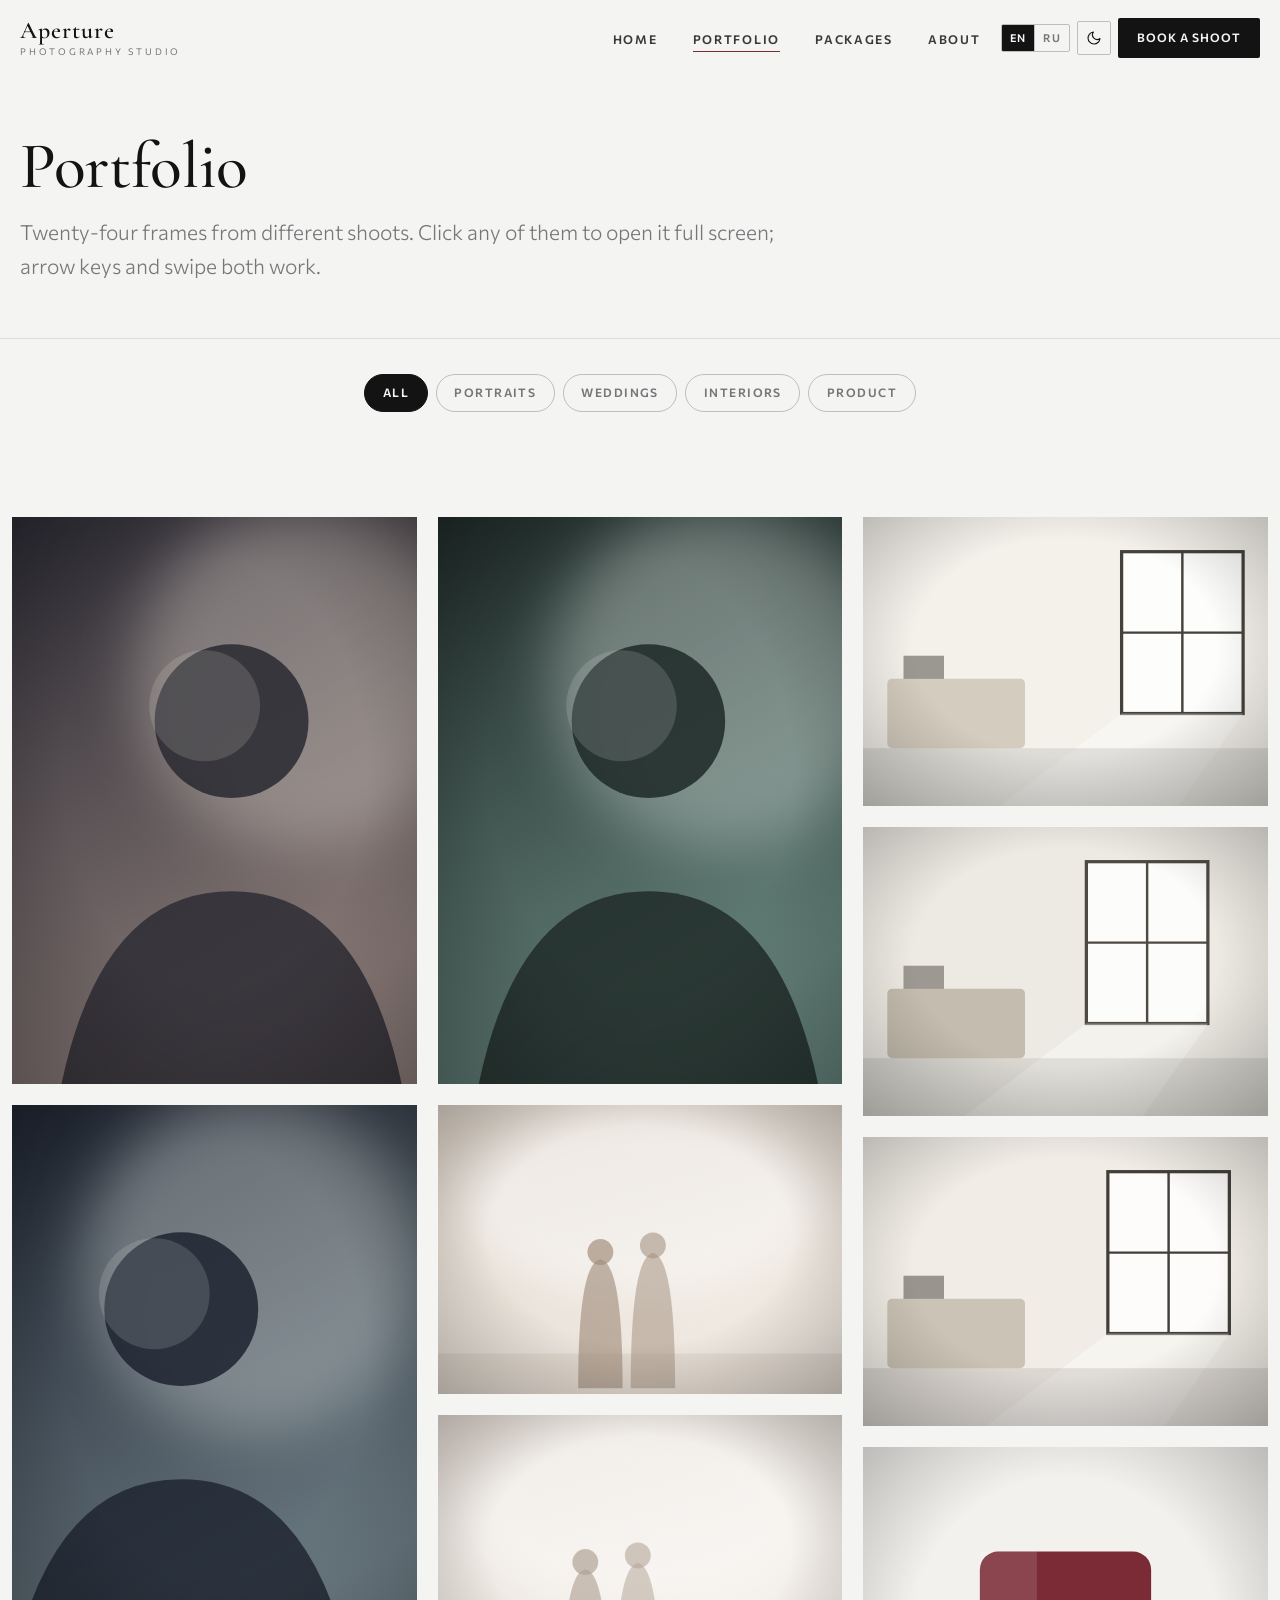
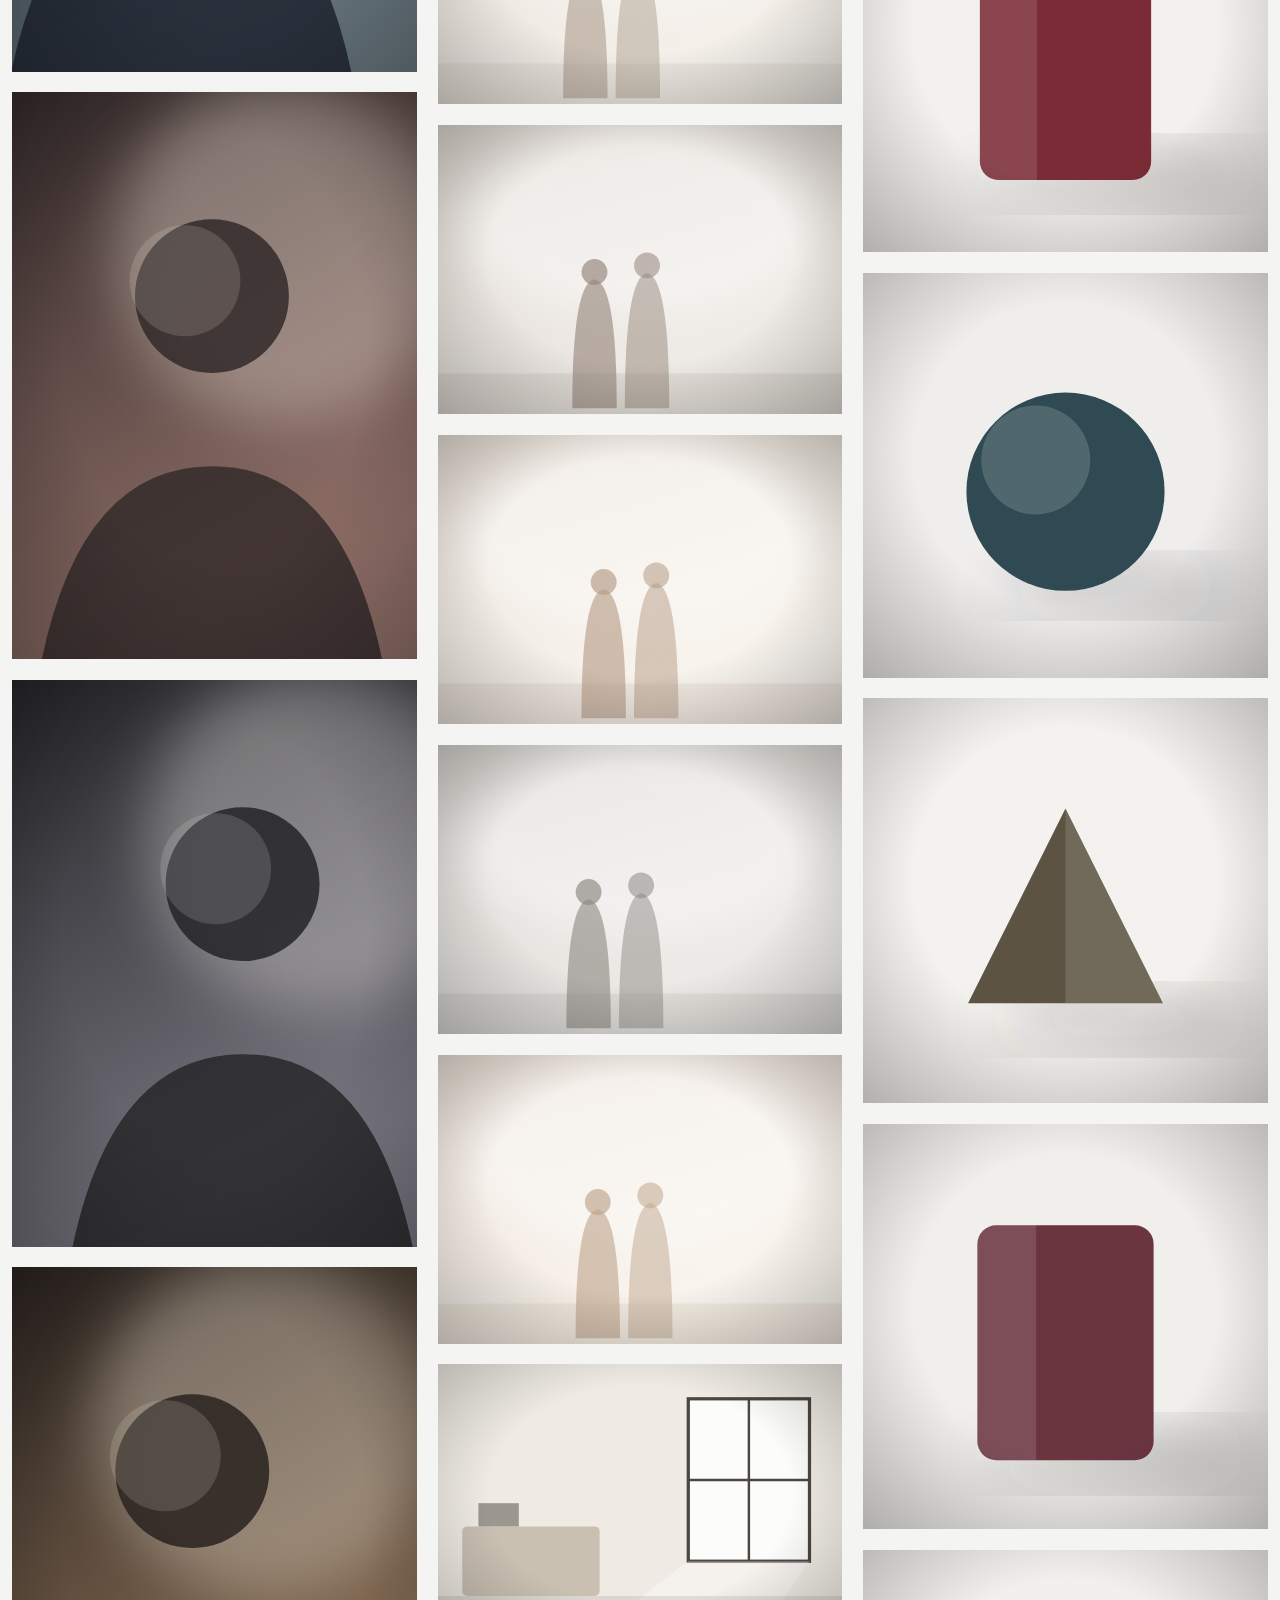
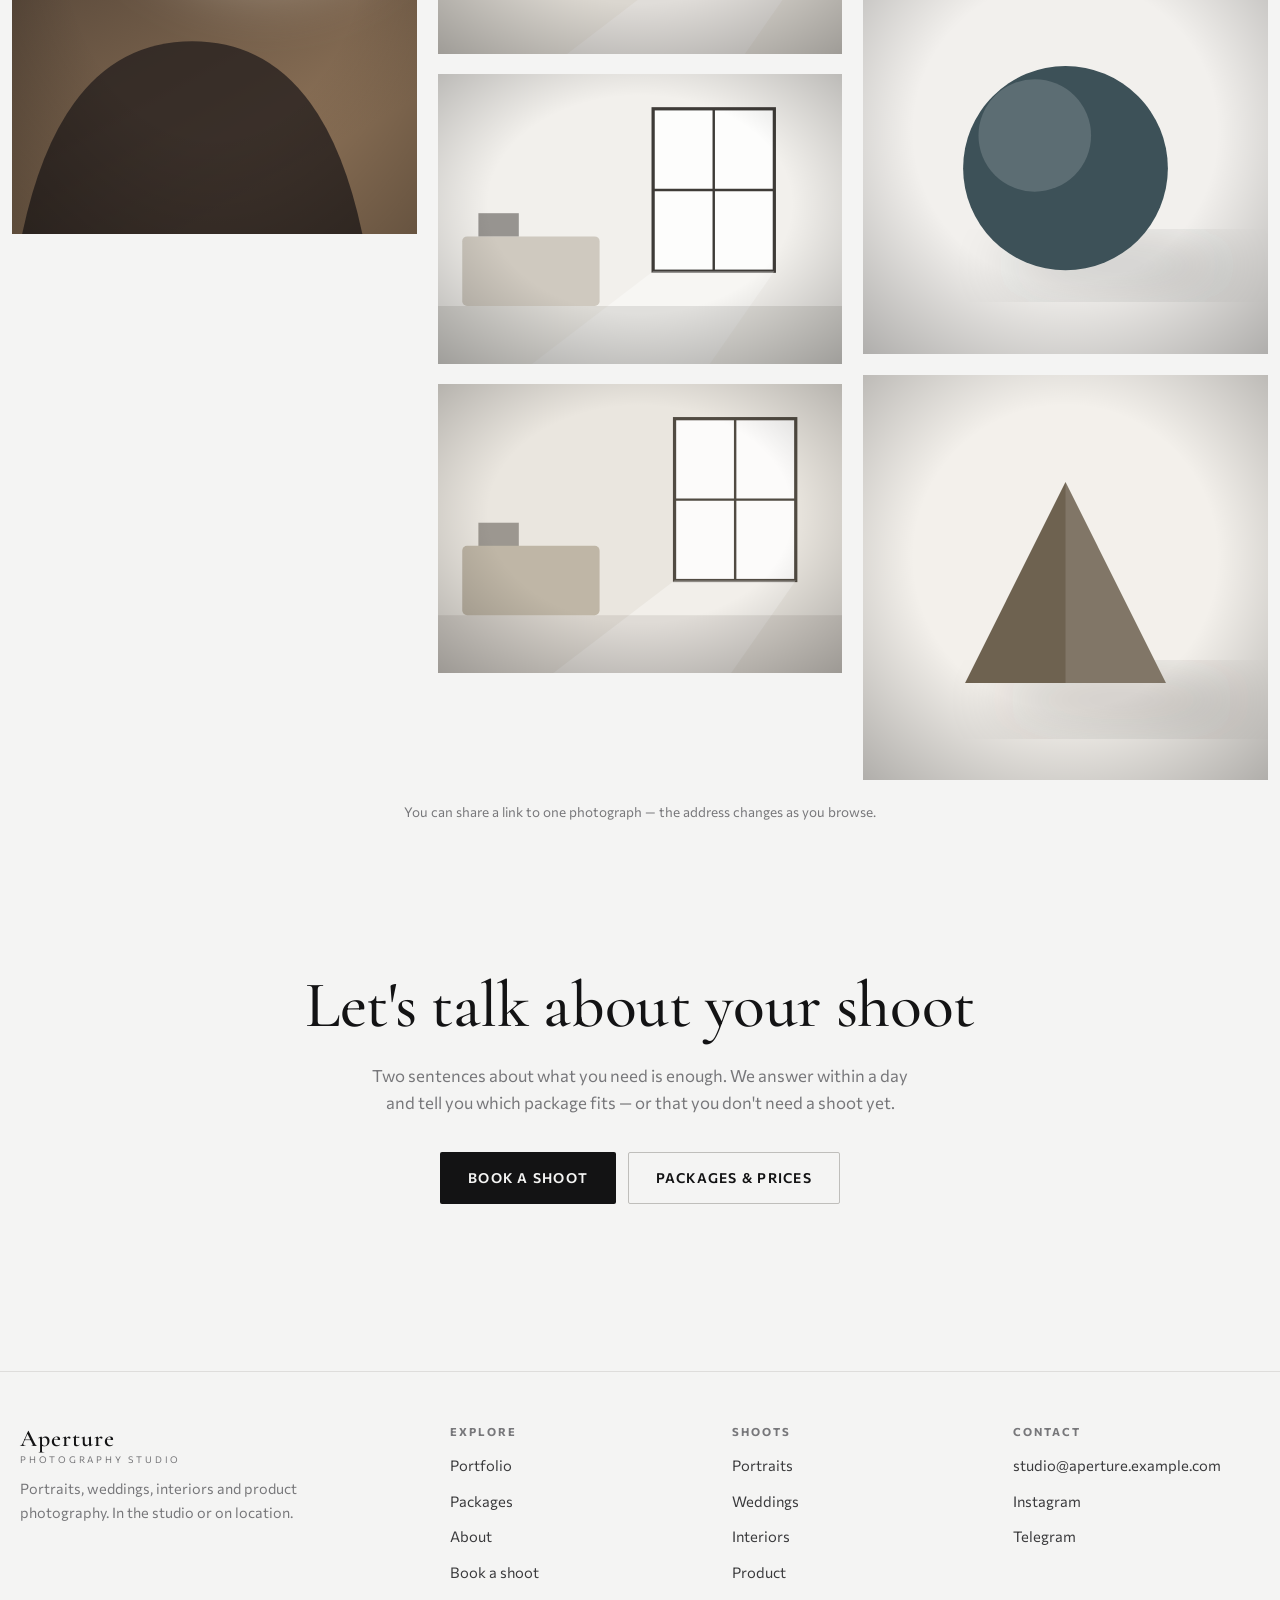
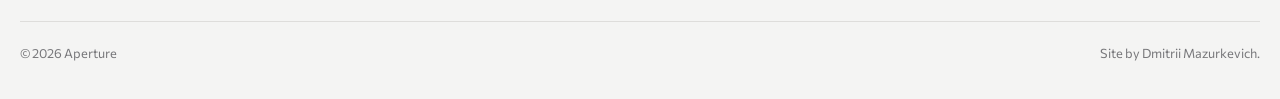
==== commit bbaf1c6a: "Site files, README and preview" ====
--- a/portfolio.html
+++ b/portfolio.html
@@ -24,7 +24,7 @@
   var p = location.search.match(/[?&]lang=([a-z]{2})/i);
   if (p && langs.indexOf(p[1].toLowerCase()) > -1) lang = p[1].toLowerCase();
   if (!lang) { try { var s = localStorage.getItem('ap-lang'); if (langs.indexOf(s) > -1) lang = s; } catch (e) {} }
-  if (!lang) { lang = /^ru/i.test(navigator.language || '') ? 'ru' : 'en'; }
+  if (!lang) { lang = 'en'; }
   d.setAttribute('data-lang', lang);
   if (lang !== 'en') { d.className += ' i18n-pending'; setTimeout(function () { d.classList.remove('i18n-pending'); }, 1200); }
   try { var t = localStorage.getItem('ap-theme'); if (t) d.setAttribute('data-theme', t); } catch (e) {}
@@ -430,7 +430,7 @@
     </div>
     <div class="footer__bottom">
       <span>© <span data-year>2026</span> Aperture</span>
-      <span data-i18n="foot.demoNote">Concept site built for a web-development portfolio.</span>
+      <span data-i18n="foot.demoNote">Site by Dmitrii Mazurkevich.</span>
     </div>
   </div>
 </footer>
